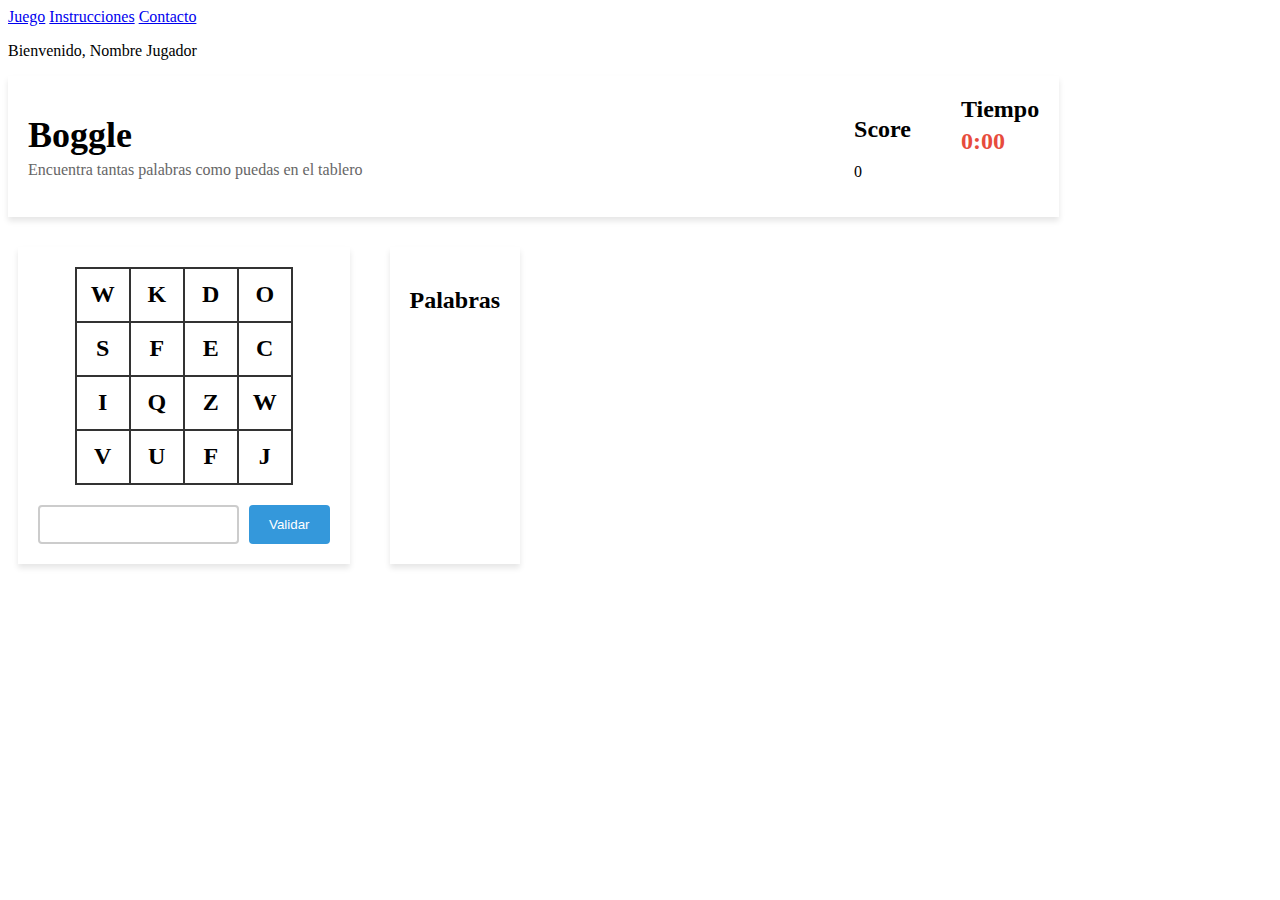
==== index.html @ e6b9e60c "primera version de la funcion que maneja la seleccion de las letras del tablero" ====
<!DOCTYPE html>
<html lang="es">
  <head>
    <meta charset="UTF-8" />
    <meta name="viewport" content="width=device-width, initial-scale=1.0" />
    <link rel="stylesheet" href="./css/normalize.css" />
    <link rel="stylesheet" href="./css/base.css" />
    <link rel="stylesheet" href="./css/index.css" />
    <title>Boggle</title>
  </head>
  <body>
    <div class="navigation-bar">
      <nav class="navbar">
        <div class="navbar-links">
          <a href="#">Juego</a>
          <a href="./pages/rules.html">Instrucciones</a>
          <a href="./pages/contact.html">Contacto</a>
        </div>
        <div class="navbar-welcome">
          <p>Bienvenido, <span id="player-name">Nombre Jugador</span></p>
        </div>
      </nav>
    </div>
    <div class="header-container">
      <div class="title-container">
        <h1>Boggle</h1>
        <p>Encuentra tantas palabras como puedas en el tablero</p>
      </div>
      <div class="right-container">
        <div class="score-container">
          <h2>Score</h2>
          <p id="boggle-score">0</p>
        </div>
        <div class="timer-container">
          <h2>Tiempo</h2>
          <p id="boggle-timer">0:00</p>
        </div>
      </div>
    </div>
    <div class="game-container">
      <div class="left-container">
        <div class="boggle-container">
          <table id="boggle-board"></table>
        </div>
        <div class="boggle-add-word-container">
          <input type="text" id="boggle-add-word" />
          <button id="boggle-add-word-button">Validar</button>
        </div>
      </div>
      <div class="right-container">
        <div class="boggle-words-container">
          <h2>Palabras</h2>
          <ul id="boggle-words"></ul>
        </div>
      </div>
    </div>
    <script src="js/index.js"></script>
  </body>
</html>
---- css/index.css ----
/* HEADER */

.header-container {
  display: flex;
  justify-content: space-between;
  align-items: center;
  width: 80%;
  padding: 20px;
  background-color: #fff;
  box-shadow: 0 4px 6px rgba(0, 0, 0, 0.1);
  margin-bottom: 20px;
}

.title-container h1 {
  margin: 0;
  font-size: 36px;
}

.title-container p {
  margin: 5px 0 0;
  font-size: 16px;
  color: #666;
}

.timer-container h2 {
  margin: 0;
  font-size: 24px;
}

.timer-container p {
  margin: 5px 0 0;
  font-size: 24px;
  font-weight: bold;
  color: #e74c3c;
}

/* GAME */

.game-container {
  display: flex;
  flex-direction: row;
  gap: 20px;
}

.left-container {
  display: flex;
  flex-direction: column;
  background-color: #fff;
  padding: 20px;
  margin: 10px;
  box-shadow: 0 4px 6px rgba(0, 0, 0, 0.1);
}

.right-container {
  display: flex;
  flex-direction: row;
  gap: 50px;
}

.boggle-container {
  display: flex;
  justify-content: center;
  margin-bottom: 20px;
}

table {
  border-collapse: collapse;
}

td {
  width: 50px;
  height: 50px;
  text-align: center;
  vertical-align: middle;
  border: 2px solid #333;
  font-size: 24px;
  font-weight: bold;
}

.boggle-add-word-container {
  display: flex;
  justify-content: space-between;
}

.boggle-add-word-container input {
  flex: 1;
  padding: 10px;
  margin-right: 10px;
  border: 2px solid #ccc;
  border-radius: 4px;
}

.boggle-add-word-container button {
  padding: 10px 20px;
  background-color: #3498db;
  color: #fff;
  border: none;
  border-radius: 4px;
  cursor: pointer;
}

.boggle-words-container,
.boggle-score-container {
  margin-bottom: 20px;
  background-color: #fff;
  box-shadow: 0 4px 6px rgba(0, 0, 0, 0.1);
  padding: 20px;
  margin: 10px;
}

.boggle-words-container h2,
.boggle-score-container h2 {
  margin-bottom: 10px;
}

.boggle-words-container ul {
  list-style: none;
  padding: 0;
}

.boggle-words-container li {
  padding: 5px;
  border-bottom: 1px solid #ccc;
}

.boggle-score-container p {
  font-size: 24px;
  font-weight: bold;
  margin: 0;
  color: #27ae60;
}

.letter-button {
  cursor: pointer;
}

.letter-button-selected {
  background-color: #44f3b0;
}
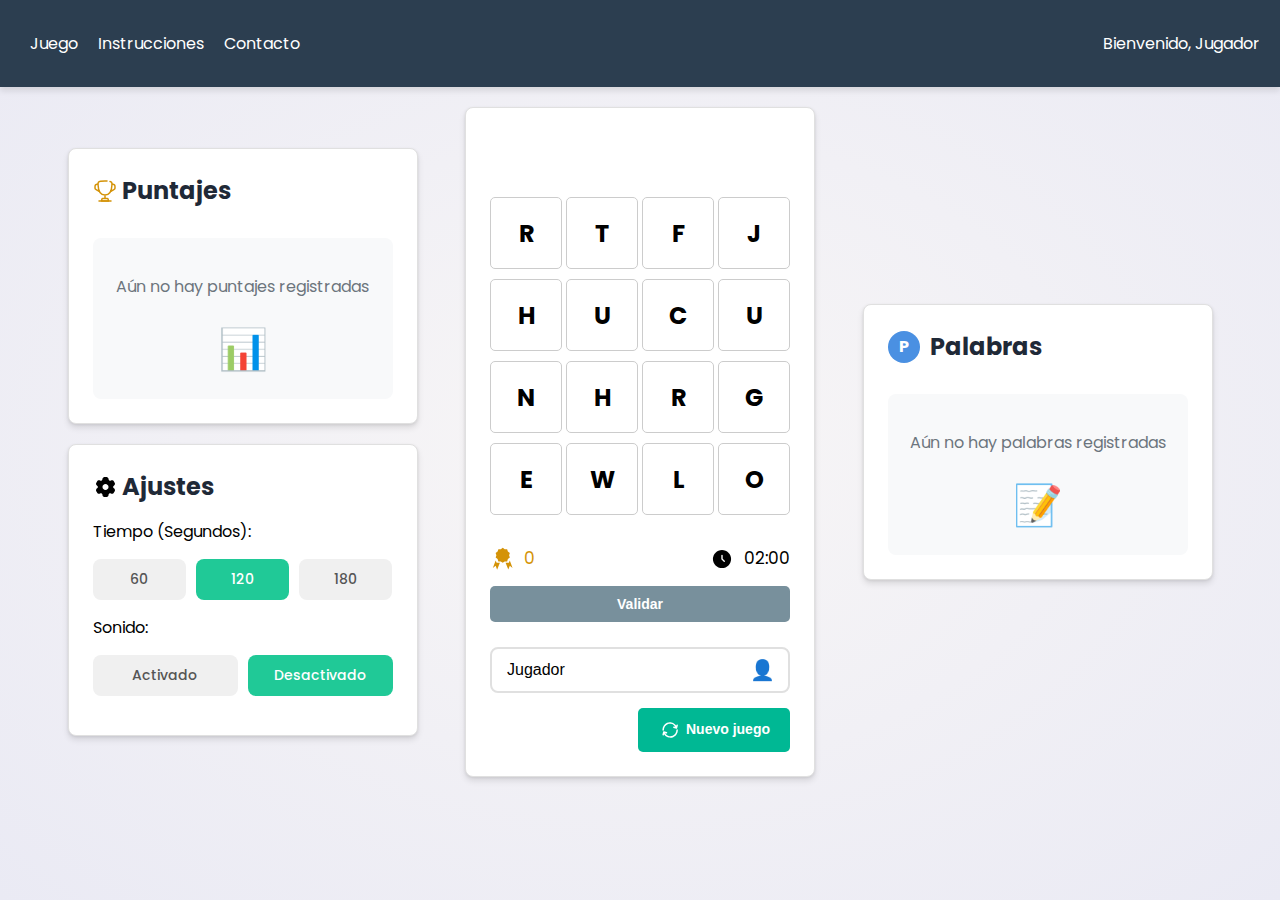
==== commit af9378b6: "Merge pull request #4 from MarciaOrozco/feature/DAW-4" ====
--- a/index.html
+++ b/index.html
@@ -1,59 +1,139 @@
 <!DOCTYPE html>
 <html lang="es">
-  <head>
-    <meta charset="UTF-8" />
-    <meta name="viewport" content="width=device-width, initial-scale=1.0" />
-    <link rel="stylesheet" href="./css/normalize.css" />
-    <link rel="stylesheet" href="./css/base.css" />
-    <link rel="stylesheet" href="./css/index.css" />
-    <title>Boggle</title>
-  </head>
-  <body>
-    <div class="navigation-bar">
-      <nav class="navbar">
-        <div class="navbar-links">
-          <a href="#">Juego</a>
-          <a href="./pages/rules.html">Instrucciones</a>
-          <a href="./pages/contact.html">Contacto</a>
+
+<head>
+  <meta charset="UTF-8" />
+  <meta name="viewport" content="width=device-width, initial-scale=1.0" />
+  <link rel="stylesheet" href="./css/normalize.css" />
+  <link rel="stylesheet" href="./css/base.css" />
+  <link rel="stylesheet" href="./css/index.css" />
+  <title>Boggle</title>
+</head>
+
+<body>
+  <div class="navigation-bar">
+    <nav class="navbar">
+      <div class="menu-icon" id="menu-icon">☰</div>
+      <div class="navbar-links">
+        <a href="#">Juego</a>
+        <a href="./pages/rules.html">Instrucciones</a>
+        <a href="./pages/contact.html">Contacto</a>
+      </div>
+      <div class="navbar-welcome">
+        <p>Bienvenido, <span id="player-name"></span></p>
+      </div>
+    </nav>
+  </div>
+
+  <div class="boogle-container">
+    <div class="boogle-container-left">
+      <div class="card">
+        <div class="card-header">
+          <span span class="svg-span"><img src="./svg/cup.svg" alt="Icono de copa"></span>
+          <h2 class="card-title">Puntajes</h2>
         </div>
-        <div class="navbar-welcome">
-          <p>Bienvenido, <span id="player-name">Nombre Jugador</span></p>
+
+        <div class="list-container scorers-list" id="scorers-list"></div>
+
+        <div class="no-content-message no-scorers-message">
+          <p>Aún no hay puntajes registradas</p>
+          <span class="emoji">📊</span>
         </div>
-      </nav>
-    </div>
-    <div class="header-container">
-      <div class="title-container">
-        <h1>Boggle</h1>
-        <p>Encuentra tantas palabras como puedas en el tablero</p>
       </div>
-      <div class="right-container">
-        <div class="score-container">
-          <h2>Score</h2>
-          <p id="boggle-score">0</p>
+      <div class="card config-card">
+        <div class="card-header">
+          <span class="svg-span">
+            <img src="./svg/settings.svg" alt="Icono de configuracion">
+          </span>
+          <h2 class="card-title">Ajustes</h2>
         </div>
-        <div class="timer-container">
-          <h2>Tiempo</h2>
-          <p id="boggle-timer">0:00</p>
+
+        <div>
+          <label class="setting-label">Tiempo (Segundos):</label>
+          <div class="options" id="time-option">
+            <div class="radio-option">
+              <input type="radio" id="time60" name="time" value="60">
+              <label for="time60">60</label>
+            </div>
+            <div class="radio-option">
+              <input type="radio" id="time120" name="time" value="120">
+              <label for="time120">120</label>
+            </div>
+            <div class="radio-option">
+              <input type="radio" id="time180" name="time" value="180">
+              <label for="time180">180</label>
+            </div>
+          </div>
+        </div>
+
+        <div>
+          <label class="setting-label">Sonido:</label>
+
+          <div class="options" id="sound-setting">
+            <div class="radio-option">
+              <input type="radio" id="sound-on" name="sound" value="true">
+              <label for="sound-on">Activado</label>
+            </div>
+            <div class="radio-option">
+              <input type="radio" id="sound-off" name="sound" value="false">
+              <label for="sound-off">Desactivado</label>
+            </div>
+          </div>
+
         </div>
       </div>
     </div>
-    <div class="game-container">
-      <div class="left-container">
-        <div class="boggle-container">
-          <table id="boggle-board"></table>
+
+    <div class="boogle-container-center">
+      <div class="card">
+        <div class="card-header">
+          <input class="styled-input" readonly type="text" id="boggle-add-word" />
         </div>
-        <div class="boggle-add-word-container">
-          <input type="text" id="boggle-add-word" />
-          <button id="boggle-add-word-button">Validar</button>
+        <div id="boggle"></div>
+        <div class="game-info-container">
+          <div class="game-info score">
+            <span id="game-info-value" class="svg-span"><img src="./svg/ribbon.svg" alt="Icono de medalla"> <span id="game-score">0</span></span>
+          </div>
+          <div class="game-info time">
+            <span id="game-info-value" class="svg-span"><img src="./svg/clock.svg" alt="Icono de reloj"> <span
+                id="timer-value">02:00</span>
+            </span>
+          </div>
         </div>
-      </div>
-      <div class="right-container">
-        <div class="boggle-words-container">
-          <h2>Palabras</h2>
-          <ul id="boggle-words"></ul>
+
+        <button class="button validate-button" id="validate-button">Validar</button>
+
+        <div class="input-name-container">
+          <input type="text" id="input-player-name" placeholder="Nombre del jugador">
+        </div>
+
+        <div class="action-buttons-container">
+          <button id="stop-game-btn" class="button stop-game-button">
+            <img class="svg-button" src="./svg/check.svg" alt="Icono de listo">
+            </svg>Terminar</button>
+          <button id="start-game-btn" class="button start-game-button">
+            <img class="svg-button" src="./svg/reload.svg" alt="Icono de recargar">
+            Nuevo juego</button>
         </div>
       </div>
     </div>
-    <script src="js/index.js"></script>
-  </body>
-</html>
+
+    <div class="boogle-container-right">
+      <div class="card">
+        <div class="card-header">
+          <div class="icon">P</div>
+          <h2 class="card-title">Palabras</h2>
+        </div>
+        <div class="list-container words-list"></div>
+        <div class="no-content-message no-words-message">
+          <p>Aún no hay palabras registradas</p>
+          <span class="emoji">📝</span>
+        </div>
+      </div>
+    </div>
+  </div>
+
+  <script src="js/index.js"></script>
+</body>
+
+</html>--- a/css/base.css
+++ b/css/base.css
@@ -0,0 +1,95 @@
+@import url('https://fonts.googleapis.com/css2?family=Poppins:wght@400;500;600&display=swap');
+
+  body {
+    min-height: 100%;
+    margin: 0;
+    padding: 0;
+    font-family: 'Poppins', sans-serif;
+    background: radial-gradient(ellipse at center, 
+                #f8f6f6 0%, 
+                #eaeaf4 100%);
+                background-attachment: fixed;     
+  }
+
+  .button:hover {
+    filter: brightness(90%);
+  }
+  
+  .button:active {
+    filter: brightness(80%);
+  }
+  
+ /* NAVIGATION BAR */
+ .navigation-bar {
+  width: 100%;
+  margin-bottom: 20px;
+}
+
+.navbar {
+  display: flex;
+  flex-wrap: wrap;
+  justify-content: space-between;
+  align-items: center;
+  padding: 10px 20px;
+  background-color: #2c3e50;
+  color: #fff;
+  box-shadow: 0 4px 6px rgba(0, 0, 0, 0.1);
+}
+
+.navbar-links {
+  display: flex;
+  flex-wrap: wrap;
+}
+
+.navbar-links a {
+  color: #fff;
+  text-decoration: none;
+  margin: 5px 10px;
+}
+
+.navbar-links a:hover {
+  text-decoration: underline;
+}
+
+.navbar-welcome {
+  font-size: 16px;
+  margin: 5px 0;
+}
+
+.menu-icon {
+  display: none;
+  cursor: pointer;
+  font-size: 24px;
+}
+
+/* Media query para dispositivos móviles */
+@media screen and (max-width: 768px) {
+  .navbar {
+      flex-direction: column;
+      align-items: flex-start;
+  }
+
+  .navbar-links {
+      display: none;
+      width: 100%;
+      flex-direction: column;
+  }
+
+  .navbar-links.active {
+      display: flex;
+  }
+
+  .navbar-links a {
+      margin: 10px 0;
+  }
+
+  .menu-icon {
+      display: block;
+      align-self: flex-end;
+  }
+
+  .navbar-welcome {
+      order: -1;
+      margin-bottom: 10px;
+  }
+}--- a/css/index.css
+++ b/css/index.css
@@ -1,139 +1,343 @@
-/* HEADER */
-
-.header-container {
-  display: flex;
+/* Estilos generales */
+.boogle-container {
+  display: flex;
+  justify-content: space-evenly;
+  align-items: center;
+  padding: 0 20px;
+}
+
+/* Estilos de la tarjeta */
+.card {
+  display: flex;
+  flex-direction: column;
+  border: 1px solid #e0e0e0;
+  overflow: hidden;
+  padding: 24px;
+  background-color: #ffffff;
+  min-width: 150px;
+  transition: all 0.3s ease;
+  border-radius: 8px;
+  box-shadow: 0 4px 6px rgba(0, 0, 0, 0.1), 0 1px 3px rgba(0, 0, 0, 0.08);
+  width: 300px;
+}
+
+.card-header {
+  display: flex;
+  align-items: center;
+  margin-bottom: 15px;
+}
+
+.card-title {
+  margin: 0;
+  color: #1f2937;
+  font-size: 24px;
+}
+
+.config-card {
+  margin-top: 20px;
+}
+
+/* Estilos del tablero de juego */
+.board {
+  display: flex;
+  flex-wrap: wrap;
   justify-content: space-between;
-  align-items: center;
-  width: 80%;
-  padding: 20px;
+  max-width: 350px;
+  margin: 0 auto;
+  padding-bottom: 20px;
+  text-decoration: none;
+  user-select: none;
+}
+
+.letter-button {
+  width: 60px;
+  height: 60px;
   background-color: #fff;
-  box-shadow: 0 4px 6px rgba(0, 0, 0, 0.1);
-  margin-bottom: 20px;
-}
-
-.title-container h1 {
-  margin: 0;
-  font-size: 36px;
-}
-
-.title-container p {
-  margin: 5px 0 0;
-  font-size: 16px;
-  color: #666;
-}
-
-.timer-container h2 {
-  margin: 0;
-  font-size: 24px;
-}
-
-.timer-container p {
-  margin: 5px 0 0;
+  border: 1px solid #ccc;
+  border-radius: 5px;
+  display: flex;
+  justify-content: center;
+  align-items: center;
   font-size: 24px;
   font-weight: bold;
-  color: #e74c3c;
-}
-
-/* GAME */
-
-.game-container {
-  display: flex;
-  flex-direction: row;
-  gap: 20px;
-}
-
-.left-container {
+  cursor: pointer;
+  transition: background-color 0.3s;
+  padding: 5px;
+  margin-bottom: 10px;
+}
+
+.letter-button:hover {
+  background-color: #e0e0e0;
+}
+
+.letter-button-selected {
+  background-color: #6ee7b7;
+  color: white;
+  border-color: #6ee7b7;
+}
+
+.letter-button-last-selected {
+  background-color: #f472b6;
+  color: white;
+  border-color: #f472b6;
+}
+
+/* Estilos de botones */
+.button {
+  margin-top: 15px;
+  color: white;
+  padding: 10px 20px;
+  border: none;
+  border-radius: 5px;
+  font-size: 14px;
+  font-weight: bold;
+  text-align: center;
+  cursor: pointer;
+  transition: background-color 0.3s ease;
+}
+
+.validate-button {
+  background-color: #78909C;
+}
+
+.start-game-button {
+  background-color: #00b894;
+}
+
+.stop-game-button {
+  visibility: hidden;
+  background-color: #ff7675;
+}
+
+.action-buttons-container {
+  display: flex;
+  justify-content: space-between;
+  align-items: center;
+  gap: 8px;
+}
+
+/* Estilos de entrada */
+.styled-input {
+  border: none;
+  outline: none;
+  font-size: 25px;
+  padding-bottom: 20px;
+  text-align: center;
+  width: 100%;
+}
+
+.input-name-container {
+  position: relative;
+  margin-top: 25px;
+}
+
+.input-name-container input {
+  width: 100%;
+  padding: 12px 15px;
+  font-size: 16px;
+  border: 2px solid #e0e0e0;
+  border-radius: 8px;
+  outline: none;
+  transition: all 0.3s ease;
+  box-sizing: border-box;
+}
+
+.input-name-container input:focus {
+  border-color: #4CAF50;
+  box-shadow: 0 0 0 3px rgba(76, 175, 80, 0.2);
+}
+
+.input-name-container input::placeholder {
+  color: #aaa;
+}
+
+.input-name-container::after {
+  content: '👤';
+  position: absolute;
+  right: 15px;
+  top: 50%;
+  transform: translateY(-50%);
+  font-size: 20px;
+  pointer-events: none;
+}
+
+/* Estilos de información del juego */
+.game-info-container {
+  display: flex;
+  justify-content: space-between;
+  align-items: center;
+  gap: 8px;
+}
+
+.game-info {
+  font-size: 17px;
+}
+
+.score {
+  color: #d49308;
+}
+
+/* Estilos de iconos y SVG */
+.svg-span img,
+.svg-button {
+  width: 24px;
+  height: 24px;
+  vertical-align: middle;
+}
+
+.svg-span img {
+  padding-right: 5px;
+}
+
+.icon {
+  width: 32px;
+  height: 32px;
+  margin-right: 10px;
+  background-color: #4a90e2;
+  color: white;
+  border-radius: 50%;
+  display: flex;
+  justify-content: center;
+  align-items: center;
+  font-weight: bold;
+}
+
+/* Estilos de listas */
+.list-container {
+  list-style-type: none;
+  padding: 0;
+  margin: 0;
+}
+
+.list-item {
+  display: flex;
+  justify-content: space-between;
+  padding: 10px 0;
+  border-bottom: 1px solid #e0e0e0;
+  color: #4a4a4a;
+  transition: background-color 0.2s ease, padding-left 0.2s ease;
+}
+
+.list-item:last-child {
+  border-bottom: none;
+}
+
+.list-item:hover {
+  background-color: #f8f9fa;
+  padding-left: 5px;
+}
+
+.scorers-list,
+.words-list {
+  display: none;
+}
+
+.top-score {
+  color: #4CAF50;
+}
+
+/* Estilos de mensajes */
+.no-content-message {
   display: flex;
   flex-direction: column;
-  background-color: #fff;
+  align-items: center;
+  justify-content: center;
   padding: 20px;
-  margin: 10px;
-  box-shadow: 0 4px 6px rgba(0, 0, 0, 0.1);
-}
-
-.right-container {
-  display: flex;
-  flex-direction: row;
-  gap: 50px;
-}
-
-.boggle-container {
-  display: flex;
-  justify-content: center;
-  margin-bottom: 20px;
-}
-
-table {
-  border-collapse: collapse;
-}
-
-td {
-  width: 50px;
-  height: 50px;
+  background-color: #f8f9fa;
+  border-radius: 8px;
   text-align: center;
-  vertical-align: middle;
-  border: 2px solid #333;
-  font-size: 24px;
-  font-weight: bold;
-}
-
-.boggle-add-word-container {
-  display: flex;
-  justify-content: space-between;
-}
-
-.boggle-add-word-container input {
+  margin-top: 15px;
+  animation: fadeIn 0.5s ease-out;
+}
+
+.no-content-message p {
+  font-size: 16px;
+  color: #6c757d;
+  margin-bottom: 10px;
+}
+
+.no-content-message .emoji {
+  font-size: 40px;
+  margin-top: 10px;
+}
+
+.no-content-message:hover {
+  background-color: #e9ecef;
+  transition: background-color 0.3s ease;
+}
+
+/* Estilos de opciones */
+.options {
+  display: flex;
+  gap: 10px;
+  margin: 15px 0;
+}
+
+.radio-option {
   flex: 1;
+}
+
+.radio-option input[type="radio"] {
+  display: none;
+}
+
+.radio-option label {
+  display: block;
   padding: 10px;
-  margin-right: 10px;
-  border: 2px solid #ccc;
-  border-radius: 4px;
-}
-
-.boggle-add-word-container button {
-  padding: 10px 20px;
-  background-color: #3498db;
-  color: #fff;
+  text-align: center;
+  background-color: #f0f0f0;
+  color: #555;
+  border-radius: 8px;
+  cursor: pointer;
+  transition: all 0.2s ease;
+  font-size: 14px;
+  font-weight: 500;
   border: none;
-  border-radius: 4px;
-  cursor: pointer;
-}
-
-.boggle-words-container,
-.boggle-score-container {
-  margin-bottom: 20px;
-  background-color: #fff;
-  box-shadow: 0 4px 6px rgba(0, 0, 0, 0.1);
-  padding: 20px;
-  margin: 10px;
-}
-
-.boggle-words-container h2,
-.boggle-score-container h2 {
-  margin-bottom: 10px;
-}
-
-.boggle-words-container ul {
-  list-style: none;
-  padding: 0;
-}
-
-.boggle-words-container li {
-  padding: 5px;
-  border-bottom: 1px solid #ccc;
-}
-
-.boggle-score-container p {
-  font-size: 24px;
-  font-weight: bold;
-  margin: 0;
-  color: #27ae60;
-}
-
-.letter-button {
-  cursor: pointer;
-}
-
-.letter-button-selected {
-  background-color: #44f3b0;
-}
+}
+
+.radio-option input[type="radio"]:checked + label {
+  background-color: #20c997;
+  color: white;
+}
+
+/* Media query para tablets */
+@media (max-width: 1168px) {
+  .boogle-container {
+    flex-direction: column;
+    align-items: center;
+    gap: 30px;
+  }
+
+  .boogle-container-left {
+    display: flex;
+    gap: 50px;
+    justify-content: center;
+  }
+
+  .button {
+    width: 100%;
+    margin-top: 10px;
+  }
+
+  .styled-input {
+    font-size: 18px;
+  }
+
+  .boogle-container-right {
+    padding-bottom: 50px;
+  }
+
+  .action-buttons-container {
+    display: block;
+    align-items: center;
+    gap: 8px;
+  }
+}
+
+/* Media query para dispositivos móviles */
+@media (max-width: 768px) {
+  .boogle-container-left {
+    display: block;
+    gap: 0px;
+  }
+}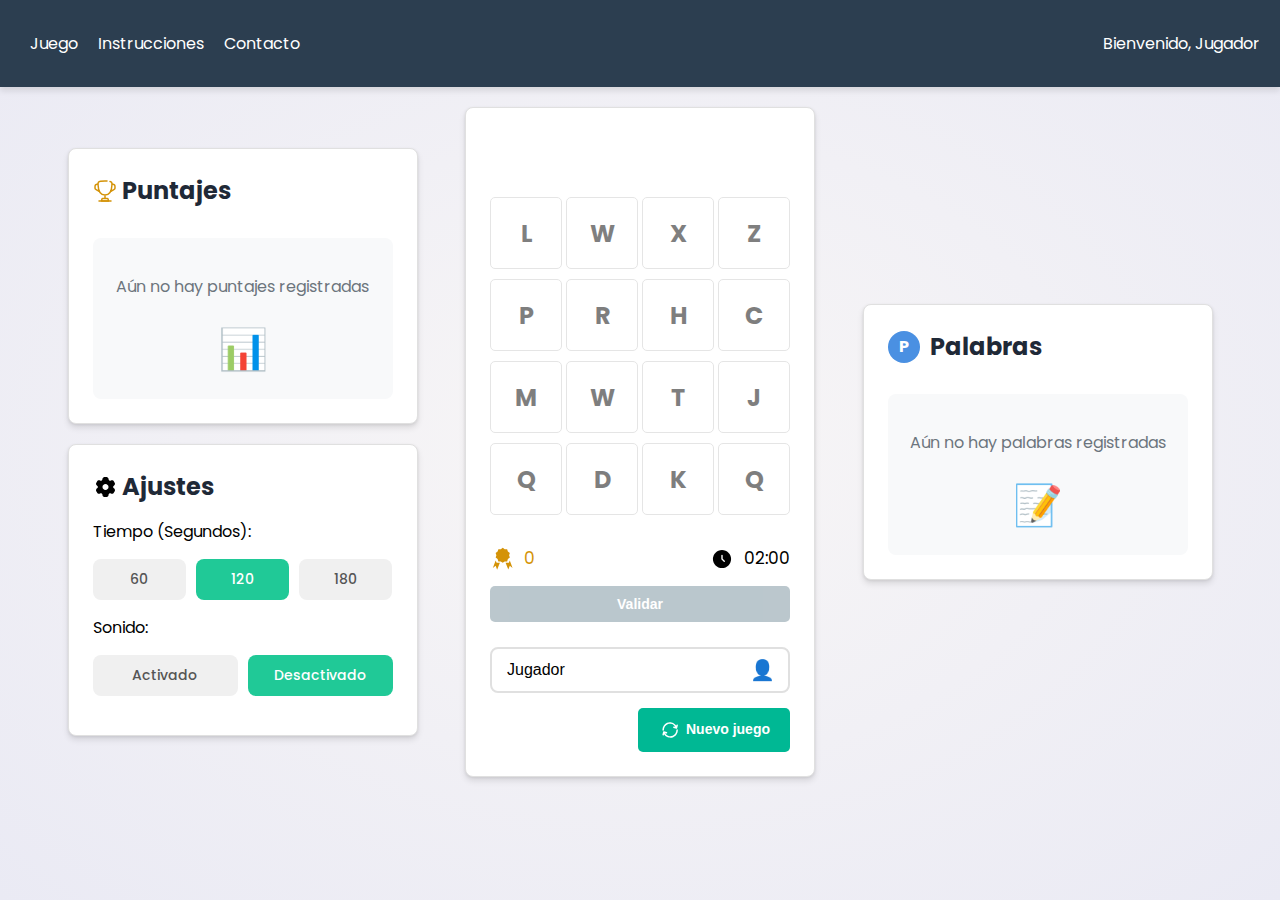
==== commit 8b3bcea2: "Agrego una primera vesrion del validar palabra. Agrego validacion del nombre del jugador" ====
--- a/index.html
+++ b/index.html
@@ -106,6 +106,7 @@
         <div class="input-name-container">
           <input type="text" id="input-player-name" placeholder="Nombre del jugador">
         </div>
+        <div id="name-error" class="error-message"></div>
 
         <div class="action-buttons-container">
           <button id="stop-game-btn" class="button stop-game-button">
--- a/css/index.css
+++ b/css/index.css
@@ -82,6 +82,14 @@
   border-color: #f472b6;
 }
 
+.error-message {
+  color: red;
+  font-size: 0.9em;
+  padding-top: 10px;
+  text-align: center;
+  display: none;
+}
+
 /* Estilos de botones */
 .button {
   margin-top: 15px;
@@ -114,6 +122,11 @@
   justify-content: space-between;
   align-items: center;
   gap: 8px;
+}
+
+.button-disabled {
+  pointer-events: none;
+  opacity: 0.5;
 }
 
 /* Estilos de entrada */
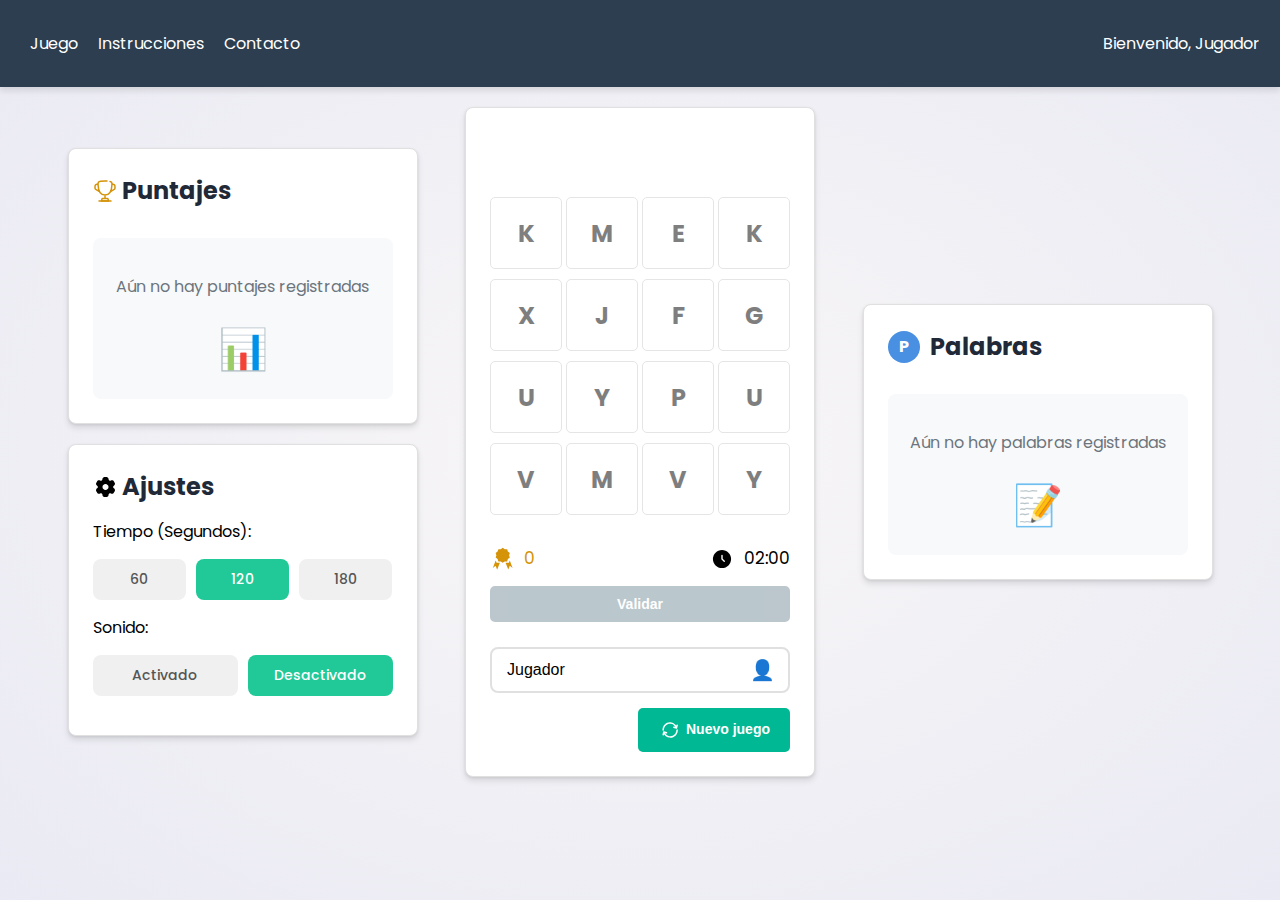
==== commit fcf9fbfb: "Merge pull request #5 from MarciaOrozco/daw-boggle-5" ====
--- a/index.html
+++ b/index.html
@@ -134,6 +134,13 @@
     </div>
   </div>
 
+  <div id="error-modal" class="modal">
+    <div class="modal-content">
+      <span class="close">&times;</span>
+      <p id="modal-message"></p>
+    </div>
+  </div>
+
   <script src="js/index.js"></script>
 </body>
 
--- a/css/index.css
+++ b/css/index.css
@@ -17,7 +17,7 @@
   min-width: 150px;
   transition: all 0.3s ease;
   border-radius: 8px;
-  box-shadow: 0 4px 6px rgba(0, 0, 0, 0.1), 0 1px 3px rgba(0, 0, 0, 0.08);
+  box-shadow: 0 4px 6px #0000001a, 0 1px 3px #00000014;
   width: 300px;
 }
 
@@ -207,7 +207,7 @@
   height: 32px;
   margin-right: 10px;
   background-color: #4a90e2;
-  color: white;
+  color: #ffffff;
   border-radius: 50%;
   display: flex;
   justify-content: center;
@@ -310,7 +310,51 @@
 
 .radio-option input[type="radio"]:checked + label {
   background-color: #20c997;
-  color: white;
+  color: #ffffff;
+}
+
+/* Estilos del Modal */
+.modal {
+  display: none;
+  position: fixed;
+  z-index: 1;
+  left: 0;
+  top: 0;
+  width: 100%;
+  height: 100%;
+  overflow: auto;
+  background-color: #00000080;
+}
+
+.modal-content {
+  background-color: #fefefe;
+  margin: 15% auto;
+  padding: 20px;
+  border: 1px solid #888;
+  max-width: 400px;
+  border-radius: 8px;
+  box-shadow: 0 4px 8px #0000001a;
+  text-align: center;
+}
+
+.close {
+  color: #aaa;
+  float: right;
+  font-size: 28px;
+  font-weight: bold;
+  cursor: pointer;
+}
+
+.close:hover,
+.close:focus {
+  color: #000;
+  text-decoration: none;
+  cursor: pointer;
+}
+
+#modal-message {
+  font-size: 16px;
+  color: #333;
 }
 
 /* Media query para tablets */
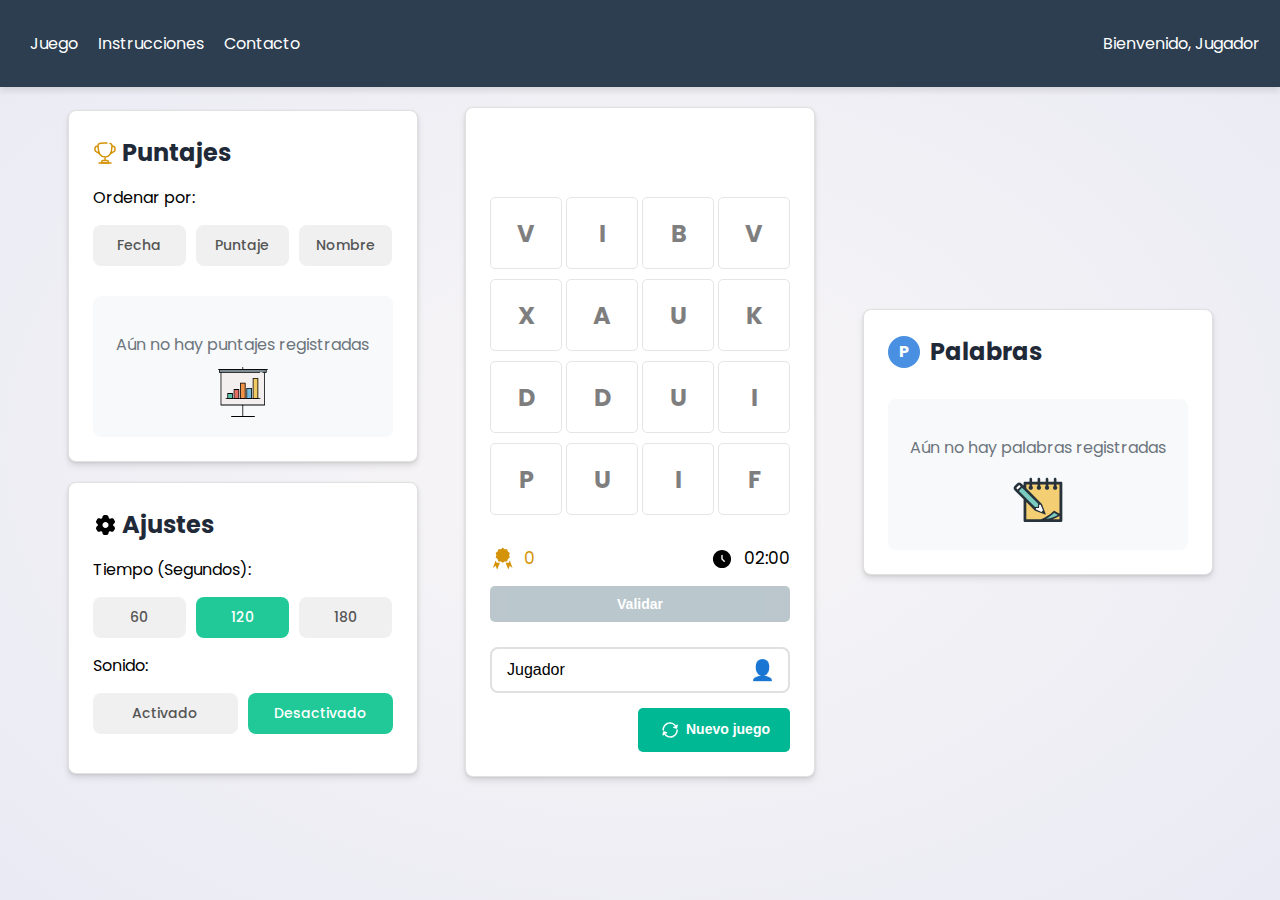
==== commit a81ff33d: "Se agregaron: cambio de iconos por svg, orden de ranking, feedback al usuario al validar palabra, so" ====
--- a/index.html
+++ b/index.html
@@ -11,9 +11,13 @@
 </head>
 
 <body>
+  <audio id="alertSound" src="./sounds/alarm.mp3" preload="auto"></audio>
+
   <div class="navigation-bar">
     <nav class="navbar">
-      <div class="menu-icon" id="menu-icon">☰</div>
+      <div class="menu-icon" id="menu-icon">
+        <img src="./svg/menu.svg" alt="Menu">
+      </div>
       <div class="navbar-links">
         <a href="#">Juego</a>
         <a href="./pages/rules.html">Instrucciones</a>
@@ -33,11 +37,31 @@
           <h2 class="card-title">Puntajes</h2>
         </div>
 
+        <div>
+          <label class="setting-label">Ordenar por:</label>
+
+          <div class="options" id="sort-table-setting">
+            <div class="radio-option">
+              <input type="radio" id="date" name="sorted-table" value="date">
+              <label for="date">Fecha</label>
+            </div>
+            <div class="radio-option">
+              <input type="radio" id="point" name="sorted-table" value="point">
+              <label for="point">Puntaje</label>
+            </div>
+            <div class="radio-option">
+              <input type="radio" id="name" name="sorted-table" value="name">
+              <label for="name">Nombre</label>
+            </div>
+          </div>
+
+        </div>
+
         <div class="list-container scorers-list" id="scorers-list"></div>
 
         <div class="no-content-message no-scorers-message">
           <p>Aún no hay puntajes registradas</p>
-          <span class="emoji">📊</span>
+          <img src="./svg/stats.svg" alt="Stats">
         </div>
       </div>
       <div class="card config-card">
@@ -96,7 +120,7 @@
           </div>
           <div class="game-info time">
             <span id="game-info-value" class="svg-span"><img src="./svg/clock.svg" alt="Icono de reloj"> <span
-                id="timer-value">02:00</span>
+                id="timer-value" class="timer-value">02:00</span>
             </span>
           </div>
         </div>
@@ -117,6 +141,8 @@
             Nuevo juego</button>
         </div>
       </div>
+
+      <div class="feedback-message-container"></div>
     </div>
 
     <div class="boogle-container-right">
@@ -128,7 +154,7 @@
         <div class="list-container words-list"></div>
         <div class="no-content-message no-words-message">
           <p>Aún no hay palabras registradas</p>
-          <span class="emoji">📝</span>
+          <img src="./svg/write.svg" alt="Stats">
         </div>
       </div>
     </div>
